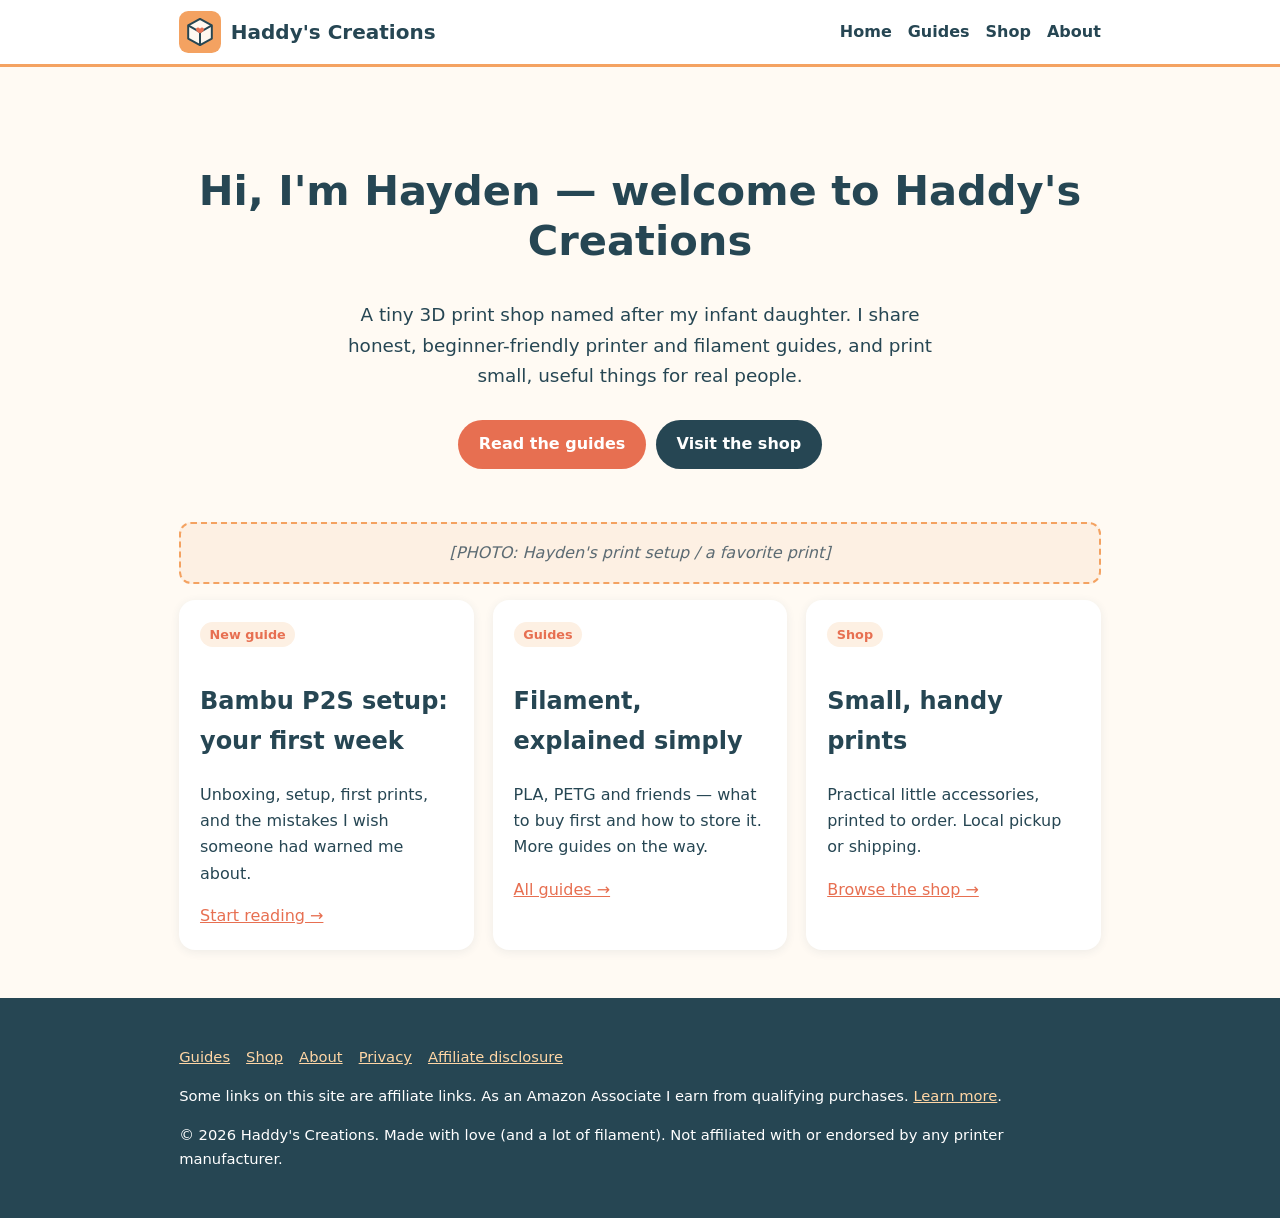
==== index.html @ d36b4661 "Initial site" ====
<!DOCTYPE html>
<html lang="en">
<head>
<meta charset="utf-8">
<meta name="viewport" content="width=device-width, initial-scale=1">
<title>Haddy's Creations | Beginner 3D Printing Guides & Handmade Prints</title>
<meta name="description" content="Friendly beginner guides for 3D printing and filament, plus small handmade 3D prints from Haddy's Creations.">
<link rel="icon" href="/assets/logo.svg" type="image/svg+xml">
<link rel="stylesheet" href="/assets/style.css">
<script src="/assets/main.js" defer></script>
</head>
<body>
<!-- SHARED HEADER: if you change this, change it on every page -->
<header class="site"><div class="wrap">
<a class="brand" href="/"><img src="/assets/logo.svg" alt="">Haddy's Creations</a>
<button class="menu-btn" aria-expanded="false" aria-label="Menu">☰ Menu</button>
<nav><ul><li><a href="/">Home</a></li><li><a href="/guides/">Guides</a></li><li><a href="/shop/">Shop</a></li><li><a href="/about/">About</a></li></ul></nav>
</div></header>
<main><div class="wrap">
<section class="hero">
<h1>Hi, I'm Hayden &mdash; welcome to Haddy's Creations</h1>
<p>A tiny 3D print shop named after my infant daughter. I share honest, beginner-friendly printer and filament guides, and print small, useful things for real people.</p>
<a class="btn" href="/guides/">Read the guides</a><a class="btn alt" href="/shop/">Visit the shop</a>
</section>
<div class="placeholder">[PHOTO: Hayden's print setup / a favorite print]</div>
<div class="grid">
<div class="card"><span class="tag">New guide</span><h2>Bambu P2S setup: your first week</h2><p>Unboxing, setup, first prints, and the mistakes I wish someone had warned me about.</p><a href="/guides/bambu-p2s-first-week/">Start reading &rarr;</a></div>
<div class="card"><span class="tag">Guides</span><h2>Filament, explained simply</h2><p>PLA, PETG and friends &mdash; what to buy first and how to store it. More guides on the way.</p><a href="/guides/">All guides &rarr;</a></div>
<div class="card"><span class="tag">Shop</span><h2>Small, handy prints</h2><p>Practical little accessories, printed to order. Local pickup or shipping.</p><a href="/shop/">Browse the shop &rarr;</a></div>
</div>
</div></main>
<!-- SHARED FOOTER -->
<footer class="site"><div class="wrap">
<ul><li><a href="/guides/">Guides</a></li><li><a href="/shop/">Shop</a></li><li><a href="/about/">About</a></li><li><a href="/privacy/">Privacy</a></li><li><a href="/disclosure/">Affiliate disclosure</a></li></ul>
<p>Some links on this site are affiliate links. As an Amazon Associate I earn from qualifying purchases. <a href="/disclosure/">Learn more</a>.</p>
<p>&copy; <span id="year">2026</span> Haddy's Creations. Made with love (and a lot of filament). Not affiliated with or endorsed by any printer manufacturer.</p>
</div></footer>
</body>
</html>
---- assets/style.css ----
:root{--bg:#fffaf3;--ink:#264653;--accent:#e76f51;--soft:#f4a261;--card:#fff;--muted:#5c6b73}
*{box-sizing:border-box}body{margin:0;font-family:system-ui,-apple-system,"Segoe UI",Roboto,sans-serif;background:var(--bg);color:var(--ink);line-height:1.65}
a{color:var(--accent)}img{max-width:100%}
.wrap{max-width:960px;margin:0 auto;padding:0 1.2rem}
header.site{background:#fff;border-bottom:3px solid var(--soft)}
header.site .wrap{display:flex;align-items:center;justify-content:space-between;flex-wrap:wrap;gap:.6rem;padding-top:.7rem;padding-bottom:.7rem}
.brand{display:flex;align-items:center;gap:.6rem;text-decoration:none;color:var(--ink);font-weight:800;font-size:1.25rem}.brand img{width:42px;height:42px}
nav ul{list-style:none;display:flex;gap:1rem;margin:0;padding:0;flex-wrap:wrap}nav a{text-decoration:none;color:var(--ink);font-weight:600}nav a:hover{color:var(--accent)}
.menu-btn{display:none;background:none;border:2px solid var(--ink);border-radius:8px;padding:.3rem .6rem;font-size:1rem;color:var(--ink)}
main{padding:2rem 0 3rem}h1{line-height:1.2;font-size:clamp(1.8rem,5vw,2.6rem)}h2{margin-top:2.2rem}
.hero{text-align:center;padding:2rem 0}.hero p{font-size:1.15rem;max-width:620px;margin:0 auto 1.5rem}
.btn{display:inline-block;background:var(--accent);color:#fff;padding:.7rem 1.3rem;border-radius:999px;text-decoration:none;font-weight:700;margin:.3rem}.btn.alt{background:var(--ink)}
.grid{display:grid;grid-template-columns:repeat(auto-fit,minmax(250px,1fr));gap:1.2rem}
.card{background:var(--card);border-radius:16px;padding:1.3rem;box-shadow:0 2px 10px rgba(38,70,83,.08)}
.placeholder{background:#fdf0e3;border:2px dashed var(--soft);border-radius:12px;padding:1rem;text-align:center;color:var(--muted);font-style:italic;margin:1rem 0}
.note{background:#eef6f5;border-left:4px solid var(--ink);padding:.8rem 1rem;border-radius:6px}
.tag{display:inline-block;background:#fdf0e3;color:var(--accent);font-size:.8rem;font-weight:700;padding:.1rem .6rem;border-radius:999px}
.price{font-size:1.3rem;font-weight:800}
article{max-width:720px}article li{margin:.3rem 0}.toc{background:#fff;border-radius:12px;padding:1rem 1.5rem}
footer.site{background:var(--ink);color:#fff;padding:2rem 0;font-size:.92rem}footer.site a{color:#ffd6a5}footer.site ul{list-style:none;padding:0;display:flex;gap:1rem;flex-wrap:wrap}
@media(max-width:640px){.menu-btn{display:block}nav{width:100%;display:none}nav.open{display:block}nav ul{flex-direction:column;gap:.5rem;padding:.5rem 0}}
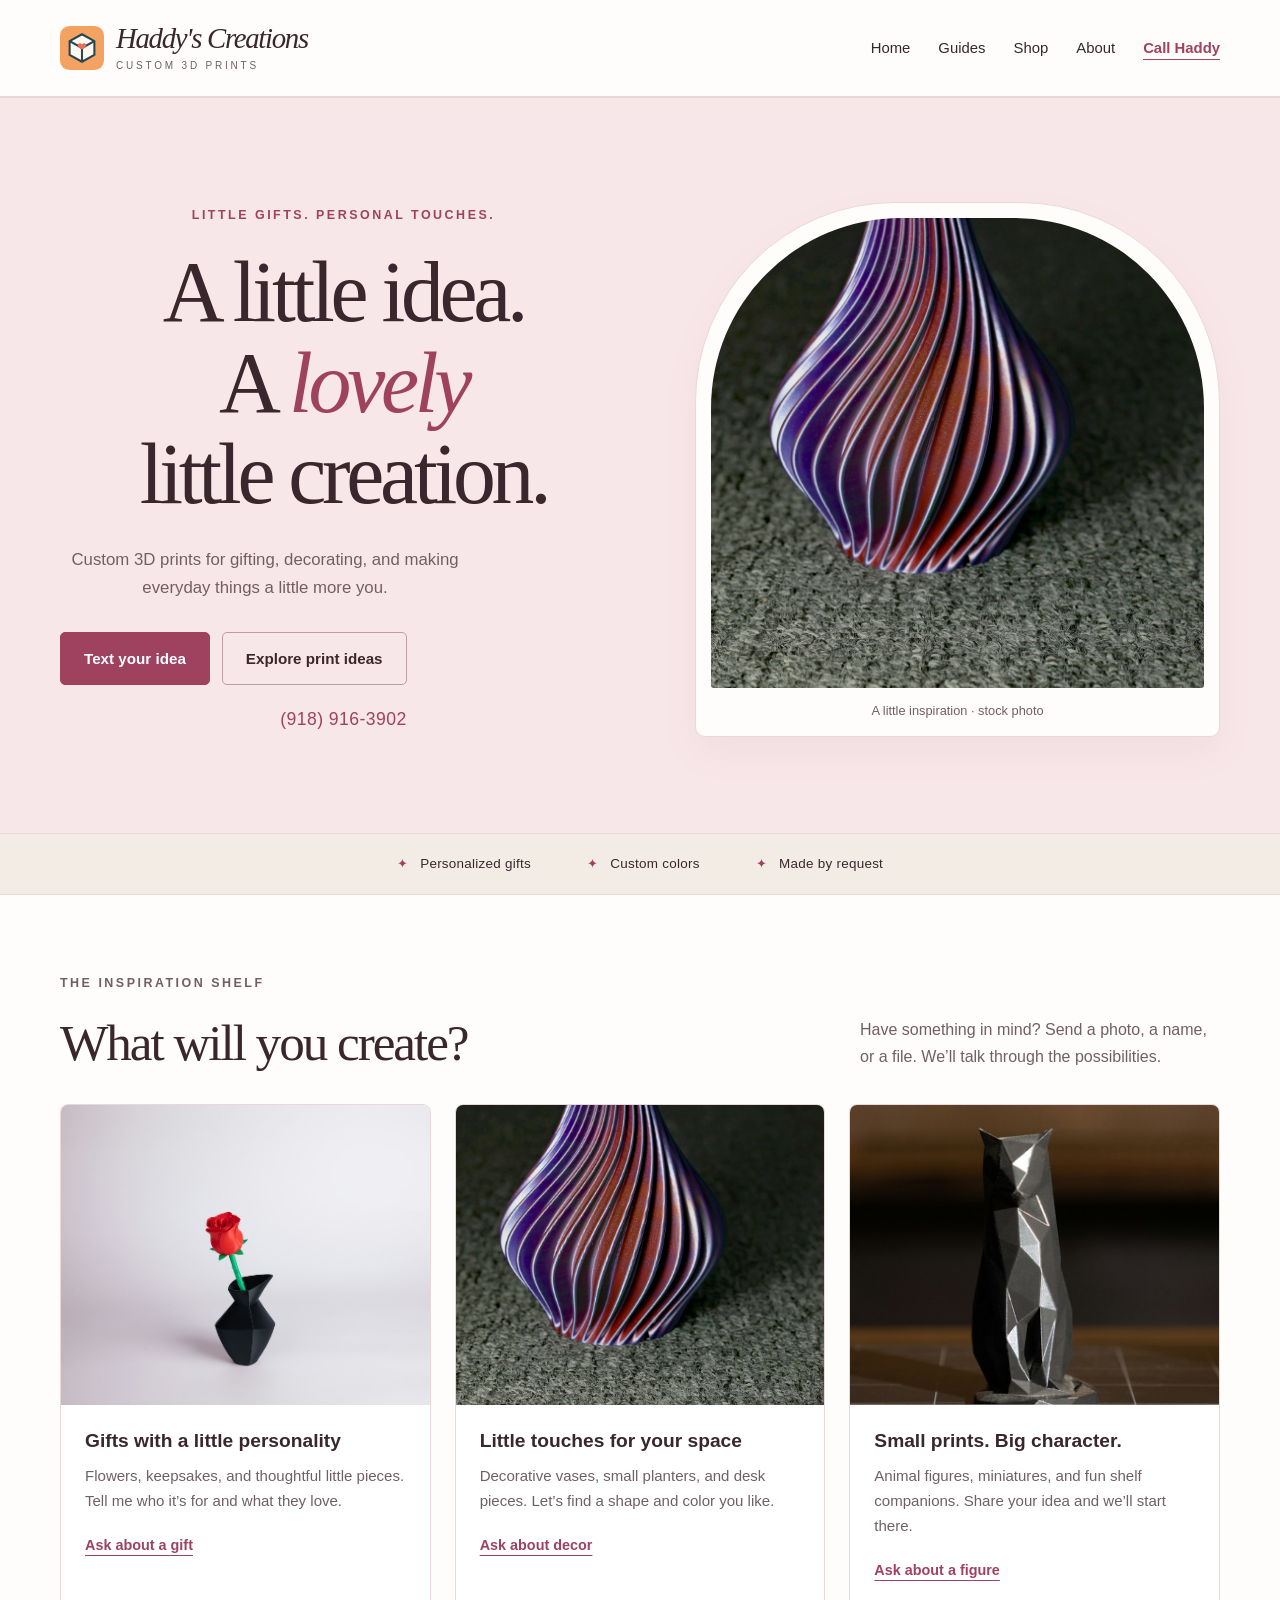
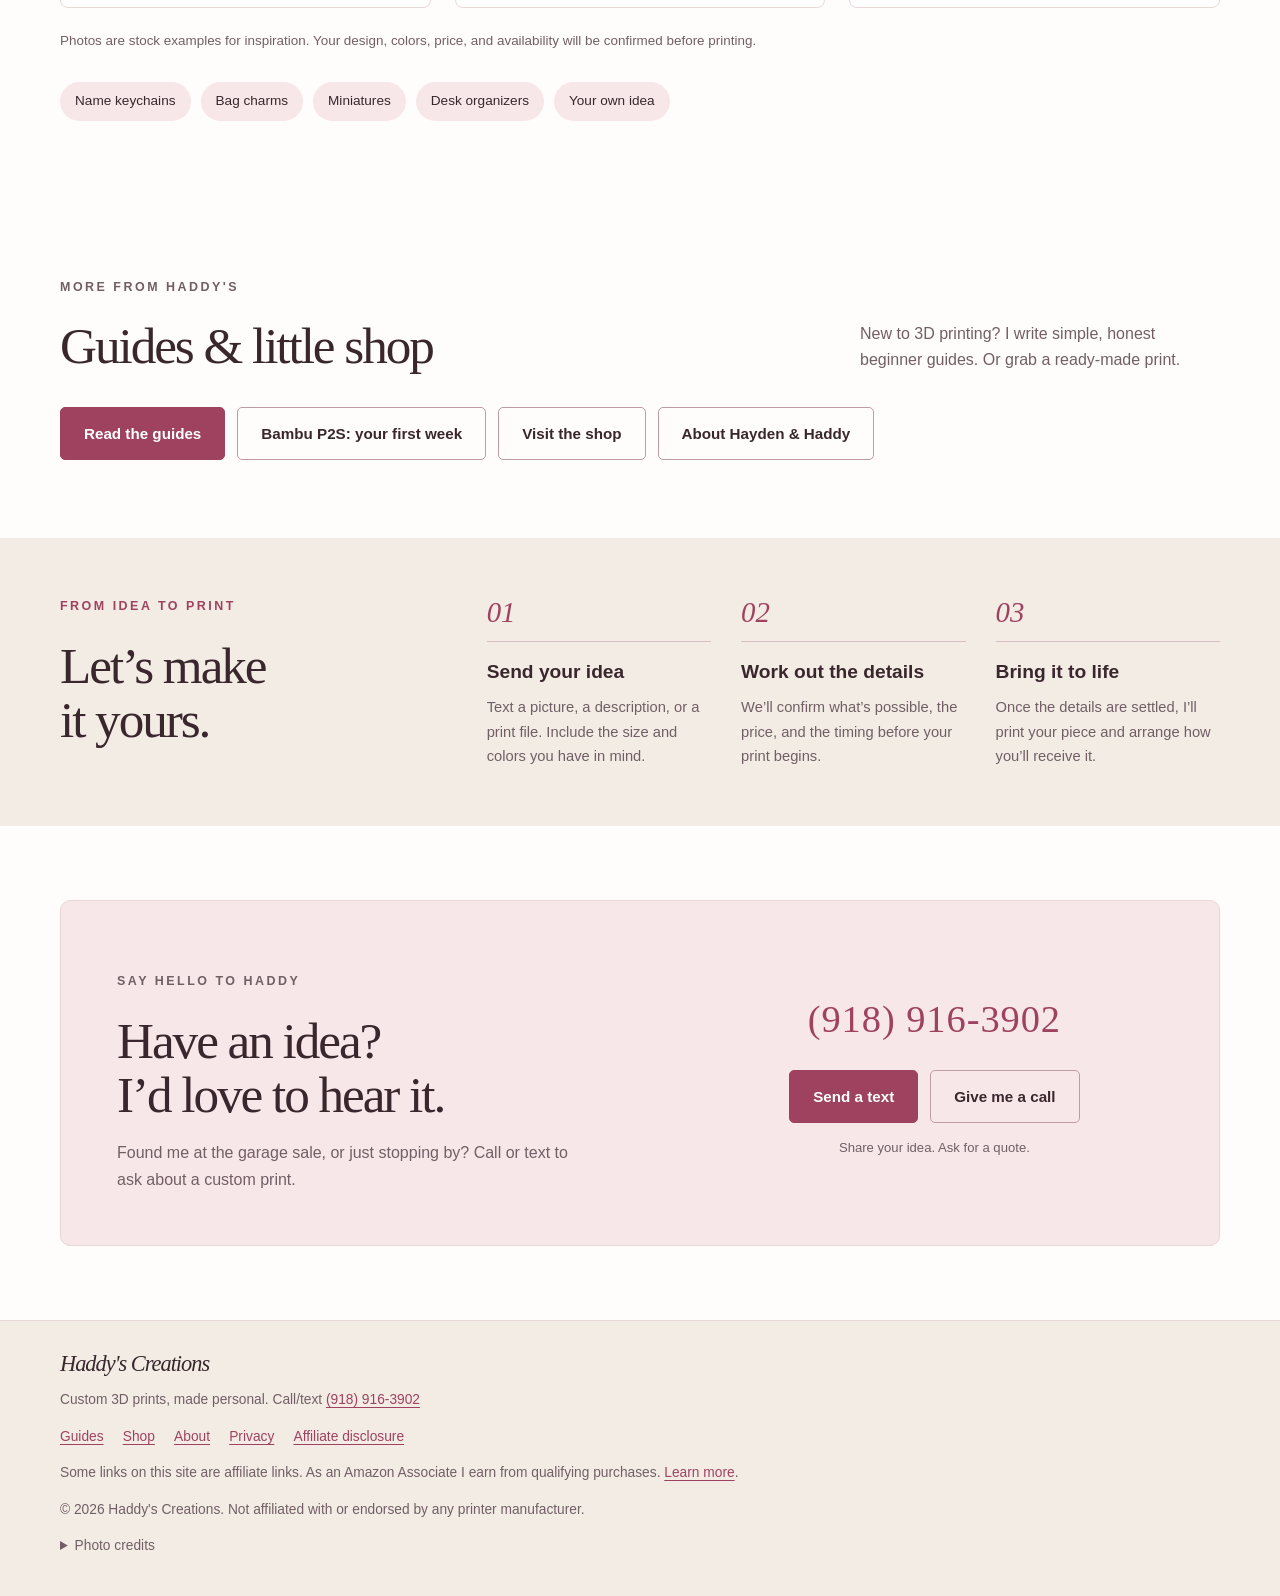
==== commit 0cdf4ead: "Merge Hayden's homepage design, relative links, remove CNAME until domain is bought" ====
--- a/index.html
+++ b/index.html
@@ -3,37 +3,41 @@
 <head>
 <meta charset="utf-8">
 <meta name="viewport" content="width=device-width, initial-scale=1">
-<title>Haddy's Creations | Beginner 3D Printing Guides & Handmade Prints</title>
-<meta name="description" content="Friendly beginner guides for 3D printing and filament, plus small handmade 3D prints from Haddy's Creations.">
-<link rel="icon" href="/assets/logo.svg" type="image/svg+xml">
-<link rel="stylesheet" href="/assets/style.css">
-<script src="/assets/main.js" defer></script>
+<title>Haddy's Creations | Custom 3D Prints &amp; Beginner Guides</title>
+<meta name="description" content="Haddy's Creations: custom 3D prints, personalized gifts, little decor pieces, and friendly beginner 3D printing guides. Call or text (918) 916-3902.">
+<meta name="theme-color" content="#f8e7e9">
+<link rel="icon" href="assets/logo.svg" type="image/svg+xml">
+<link rel="stylesheet" href="assets/style.css">
+<link rel="stylesheet" href="assets/home.css">
+<script src="assets/main.js" defer></script>
 </head>
 <body>
 <!-- SHARED HEADER: if you change this, change it on every page -->
+<a class="skip" href="#main">Skip to content</a>
 <header class="site"><div class="wrap">
-<a class="brand" href="/"><img src="/assets/logo.svg" alt="">Haddy's Creations</a>
+<a class="brand" href="./"><img src="assets/logo.svg" alt=""><span class="brand-text">Haddy's Creations<small>Custom 3D prints</small></span></a>
 <button class="menu-btn" aria-expanded="false" aria-label="Menu">☰ Menu</button>
-<nav><ul><li><a href="/">Home</a></li><li><a href="/guides/">Guides</a></li><li><a href="/shop/">Shop</a></li><li><a href="/about/">About</a></li></ul></nav>
+<nav aria-label="Main navigation"><ul><li><a href="./">Home</a></li><li><a href="guides/">Guides</a></li><li><a href="shop/">Shop</a></li><li><a href="about/">About</a></li><li><a class="nav-call" href="tel:+19189163902">Call Haddy</a></li></ul></nav>
 </div></header>
-<main><div class="wrap">
-<section class="hero">
-<h1>Hi, I'm Hayden &mdash; welcome to Haddy's Creations</h1>
-<p>A tiny 3D print shop named after my infant daughter. I share honest, beginner-friendly printer and filament guides, and print small, useful things for real people.</p>
-<a class="btn" href="/guides/">Read the guides</a><a class="btn alt" href="/shop/">Visit the shop</a>
-</section>
-<div class="placeholder">[PHOTO: Hayden's print setup / a favorite print]</div>
-<div class="grid">
-<div class="card"><span class="tag">New guide</span><h2>Bambu P2S setup: your first week</h2><p>Unboxing, setup, first prints, and the mistakes I wish someone had warned me about.</p><a href="/guides/bambu-p2s-first-week/">Start reading &rarr;</a></div>
-<div class="card"><span class="tag">Guides</span><h2>Filament, explained simply</h2><p>PLA, PETG and friends &mdash; what to buy first and how to store it. More guides on the way.</p><a href="/guides/">All guides &rarr;</a></div>
-<div class="card"><span class="tag">Shop</span><h2>Small, handy prints</h2><p>Practical little accessories, printed to order. Local pickup or shipping.</p><a href="/shop/">Browse the shop &rarr;</a></div>
-</div>
-</div></main>
+<main id="main" class="home">
+<section class="hero"><div class="wrap hero-grid"><div><p class="eyebrow">Little gifts. Personal touches.</p><h1>A little idea.<br>A <em>lovely</em><br>little creation.</h1><p class="intro">Custom 3D prints for gifting, decorating, and making everyday things a little more you.</p><div class="actions"><a class="button" href="sms:+19189163902">Text your idea</a><a class="button light" href="#prints">Explore print ideas</a></div><a class="phone" href="tel:+19189163902">(918) 916-3902</a></div><div class="hero-photo"><img src="assets/img/hero-vase.jpg" width="900" height="1100" alt="A purple 3D printed vase with sculpted, rippled sides"><span class="photo-note">A little inspiration · stock photo</span></div></div></section>
+<div class="strip"><div class="wrap"><span>Personalized gifts</span><span>Custom colors</span><span>Made by request</span></div></div>
+<section class="wrap gallery" id="prints"><div class="section-head"><div><p class="eyebrow">The inspiration shelf</p><h2>What will you create?</h2></div><p>Have something in mind? Send a photo, a name, or a file. We’ll talk through the possibilities.</p></div><div class="cards">
+<article class="card"><img src="assets/img/rose.jpg" loading="lazy" width="700" height="700" alt="A 3D printed red rose in a black geometric vase"><div class="card-body"><h3>Gifts with a little personality</h3><p>Flowers, keepsakes, and thoughtful little pieces. Tell me who it’s for and what they love.</p><a href="sms:+19189163902?body=Hi%20Haddy!%20I%27d%20like%20to%20ask%20about%20a%20custom%203D%20printed%20gift.">Ask about a gift</a></div></article>
+<article class="card"><img src="assets/img/hero-vase.jpg" loading="lazy" width="700" height="700" alt="Close view of a purple 3D printed decorative vase"><div class="card-body"><h3>Little touches for your space</h3><p>Decorative vases, small planters, and desk pieces. Let’s find a shape and color you like.</p><a href="sms:+19189163902?body=Hi%20Haddy!%20I%27d%20like%20to%20ask%20about%20a%203D%20printed%20decor%20piece.">Ask about decor</a></div></article>
+<article class="card"><img src="assets/img/cat.jpg" loading="lazy" width="700" height="700" alt="A black geometric cat figurine made with a 3D printer"><div class="card-body"><h3>Small prints. Big character.</h3><p>Animal figures, miniatures, and fun shelf companions. Share your idea and we’ll start there.</p><a href="sms:+19189163902?body=Hi%20Haddy!%20I%27d%20like%20to%20ask%20about%20a%203D%20printed%20figure.">Ask about a figure</a></div></article>
+</div><p class="gallery-note">Photos are stock examples for inspiration. Your design, colors, price, and availability will be confirmed before printing.</p><div class="ideas" aria-label="More custom print ideas"><span>Name keychains</span><span>Bag charms</span><span>Miniatures</span><span>Desk organizers</span><span>Your own idea</span></div></section>
+<section class="wrap gallery" id="more"><div class="section-head"><div><p class="eyebrow">More from Haddy's</p><h2>Guides &amp; little shop</h2></div><p>New to 3D printing? I write simple, honest beginner guides. Or grab a ready-made print.</p></div><div class="actions"><a class="button" href="guides/">Read the guides</a><a class="button light" href="guides/bambu-p2s-first-week/">Bambu P2S: your first week</a><a class="button light" href="shop/">Visit the shop</a><a class="button light" href="about/">About Hayden &amp; Haddy</a></div></section>
+<section class="how" id="how"><div class="wrap how-grid"><div><p class="eyebrow">From idea to print</p><h2>Let’s make<br>it yours.</h2></div><div class="steps"><div><div class="step-num">01</div><h3>Send your idea</h3><p>Text a picture, a description, or a print file. Include the size and colors you have in mind.</p></div><div><div class="step-num">02</div><h3>Work out the details</h3><p>We’ll confirm what’s possible, the price, and the timing before your print begins.</p></div><div><div class="step-num">03</div><h3>Bring it to life</h3><p>Once the details are settled, I’ll print your piece and arrange how you’ll receive it.</p></div></div></div></section>
+<section class="wrap contact" id="contact"><div class="contact-box"><div><p class="eyebrow">Say hello to Haddy</p><h2>Have an idea?<br>I’d love to hear it.</h2><p>Found me at the garage sale, or just stopping by? Call or text to ask about a custom print.</p></div><div class="contact-right"><a class="phone" href="tel:+19189163902">(918) 916-3902</a><div class="actions"><a class="button" href="sms:+19189163902">Send a text</a><a class="button light" href="tel:+19189163902">Give me a call</a></div><small>Share your idea. Ask for a quote.</small></div></div></section>
+</main>
 <!-- SHARED FOOTER -->
 <footer class="site"><div class="wrap">
-<ul><li><a href="/guides/">Guides</a></li><li><a href="/shop/">Shop</a></li><li><a href="/about/">About</a></li><li><a href="/privacy/">Privacy</a></li><li><a href="/disclosure/">Affiliate disclosure</a></li></ul>
-<p>Some links on this site are affiliate links. As an Amazon Associate I earn from qualifying purchases. <a href="/disclosure/">Learn more</a>.</p>
-<p>&copy; <span id="year">2026</span> Haddy's Creations. Made with love (and a lot of filament). Not affiliated with or endorsed by any printer manufacturer.</p>
+<div><a class="brand" href="./"><span class="brand-text">Haddy's Creations</span></a><p>Custom 3D prints, made personal. Call/text <a href="tel:+19189163902">(918) 916-3902</a></p></div>
+<ul><li><a href="guides/">Guides</a></li><li><a href="shop/">Shop</a></li><li><a href="about/">About</a></li><li><a href="privacy/">Privacy</a></li><li><a href="disclosure/">Affiliate disclosure</a></li></ul>
+<p>Some links on this site are affiliate links. As an Amazon Associate I earn from qualifying purchases. <a href="disclosure/">Learn more</a>.</p>
+<p>&copy; <span id="year">2026</span> Haddy's Creations. Not affiliated with or endorsed by any printer manufacturer.</p>
+<details><summary>Photo credits</summary><p>Stock inspiration photographs from Unsplash.</p><a href="https://unsplash.com/photos/a-purple-vase-sitting-on-top-of-a-gray-floor-C165O0AD8Ec" target="_blank" rel="noopener noreferrer">Vase · David Clode</a><a href="https://unsplash.com/photos/a-red-rose-sits-in-a-black-origami-vase-3gQTpHwu73E" target="_blank" rel="noopener noreferrer">Rose · Snapmaker</a><a href="https://unsplash.com/photos/a-black-and-silver-vase-sitting-on-top-of-a-tiled-floor-Jnf_DO5H6fE" target="_blank" rel="noopener noreferrer">Cat · Snapmaker</a></details>
 </div></footer>
 </body>
 </html>
--- a/assets/style.css
+++ b/assets/style.css
@@ -1,21 +1,29 @@
-:root{--bg:#fffaf3;--ink:#264653;--accent:#e76f51;--soft:#f4a261;--card:#fff;--muted:#5c6b73}
-*{box-sizing:border-box}body{margin:0;font-family:system-ui,-apple-system,"Segoe UI",Roboto,sans-serif;background:var(--bg);color:var(--ink);line-height:1.65}
-a{color:var(--accent)}img{max-width:100%}
-.wrap{max-width:960px;margin:0 auto;padding:0 1.2rem}
-header.site{background:#fff;border-bottom:3px solid var(--soft)}
-header.site .wrap{display:flex;align-items:center;justify-content:space-between;flex-wrap:wrap;gap:.6rem;padding-top:.7rem;padding-bottom:.7rem}
-.brand{display:flex;align-items:center;gap:.6rem;text-decoration:none;color:var(--ink);font-weight:800;font-size:1.25rem}.brand img{width:42px;height:42px}
-nav ul{list-style:none;display:flex;gap:1rem;margin:0;padding:0;flex-wrap:wrap}nav a{text-decoration:none;color:var(--ink);font-weight:600}nav a:hover{color:var(--accent)}
-.menu-btn{display:none;background:none;border:2px solid var(--ink);border-radius:8px;padding:.3rem .6rem;font-size:1rem;color:var(--ink)}
-main{padding:2rem 0 3rem}h1{line-height:1.2;font-size:clamp(1.8rem,5vw,2.6rem)}h2{margin-top:2.2rem}
-.hero{text-align:center;padding:2rem 0}.hero p{font-size:1.15rem;max-width:620px;margin:0 auto 1.5rem}
-.btn{display:inline-block;background:var(--accent);color:#fff;padding:.7rem 1.3rem;border-radius:999px;text-decoration:none;font-weight:700;margin:.3rem}.btn.alt{background:var(--ink)}
-.grid{display:grid;grid-template-columns:repeat(auto-fit,minmax(250px,1fr));gap:1.2rem}
-.card{background:var(--card);border-radius:16px;padding:1.3rem;box-shadow:0 2px 10px rgba(38,70,83,.08)}
-.placeholder{background:#fdf0e3;border:2px dashed var(--soft);border-radius:12px;padding:1rem;text-align:center;color:var(--muted);font-style:italic;margin:1rem 0}
-.note{background:#eef6f5;border-left:4px solid var(--ink);padding:.8rem 1rem;border-radius:6px}
-.tag{display:inline-block;background:#fdf0e3;color:var(--accent);font-size:.8rem;font-weight:700;padding:.1rem .6rem;border-radius:999px}
-.price{font-size:1.3rem;font-weight:800}
-article{max-width:720px}article li{margin:.3rem 0}.toc{background:#fff;border-radius:12px;padding:1rem 1.5rem}
-footer.site{background:var(--ink);color:#fff;padding:2rem 0;font-size:.92rem}footer.site a{color:#ffd6a5}footer.site ul{list-style:none;padding:0;display:flex;gap:1rem;flex-wrap:wrap}
-@media(max-width:640px){.menu-btn{display:block}nav{width:100%;display:none}nav.open{display:block}nav ul{flex-direction:column;gap:.5rem;padding:.5rem 0}}
+/* Shared style, matched to Hayden's homepage design (pink / rose / Georgia) */
+:root{--paper:#fffdfb;--pink:#f8e7e9;--rose:#9e4260;--ink:#39272d;--muted:#715f65;--line:#e8d8d8;--beige:#f3ece5;--bg:var(--paper);--accent:var(--rose);--soft:#be9ca6;--card:#fff}
+*{box-sizing:border-box}html{scroll-behavior:smooth}body{margin:0;background:var(--paper);color:var(--ink);font:16px/1.65 -apple-system,BlinkMacSystemFont,"Segoe UI",Roboto,sans-serif}
+a{color:var(--rose);text-underline-offset:3px}a:focus-visible,button:focus-visible{outline:3px solid var(--rose);outline-offset:4px}img{max-width:100%}
+.wrap{width:min(1160px,calc(100% - 48px));margin:0 auto}
+.skip{position:absolute;top:-70px;left:12px;background:#fff;padding:10px;z-index:9}.skip:focus{top:12px}
+header.site{background:var(--paper);border-bottom:1px solid var(--line)}
+header.site .wrap{display:flex;align-items:center;justify-content:space-between;flex-wrap:wrap;gap:12px;min-height:96px}
+.brand{display:flex;align-items:center;gap:12px;text-decoration:none;color:var(--ink)}.brand img{width:44px;height:44px}
+.brand-text{font:italic 1.8rem Georgia,serif;letter-spacing:-.045em;line-height:1}.brand-text small{display:block;font:10px/1.2 -apple-system,BlinkMacSystemFont,"Segoe UI",sans-serif;font-style:normal;text-transform:uppercase;letter-spacing:.28em;margin-top:8px;color:var(--muted)}
+nav ul{list-style:none;display:flex;align-items:center;gap:28px;margin:0;padding:0;flex-wrap:wrap}nav a{text-decoration:none;color:var(--ink);font-size:.93rem}nav a:hover{color:var(--rose)}
+.nav-call{border-bottom:1px solid var(--rose);padding-bottom:3px;color:var(--rose)!important;font-weight:600}
+.menu-btn{display:none;background:none;border:1px solid var(--soft);border-radius:5px;padding:.4rem .7rem;font-size:.95rem;color:var(--ink)}
+main{padding:2.5rem 0 3.5rem}main.home{padding:0}
+main:not(.home) h1,main:not(.home) h2{font-family:Georgia,"Times New Roman",serif;font-weight:400;letter-spacing:-.03em;line-height:1.15}
+main:not(.home) h1{font-size:clamp(2.2rem,5vw,3.4rem)}main:not(.home) h2{font-size:clamp(1.6rem,3vw,2.1rem);margin-top:2.4rem}
+.hero{text-align:center;padding:2rem 0}.hero p{font-size:1.1rem;max-width:620px;margin:0 auto 1.5rem;color:var(--muted)}
+.btn{display:inline-flex;align-items:center;justify-content:center;background:var(--rose);color:#fff;padding:12px 22px;border-radius:5px;border:1px solid var(--rose);text-decoration:none;font-weight:600;margin:.3rem;min-height:46px}.btn:hover{background:#7e304b}.btn.alt{background:transparent;color:var(--ink);border-color:var(--soft)}
+.grid{display:grid;grid-template-columns:repeat(auto-fit,minmax(250px,1fr));gap:24px}
+.card{background:#fff;border:1px solid var(--line);border-radius:8px;padding:24px}.card h2{margin-top:.6rem!important}
+.placeholder{background:var(--pink);border:2px dashed var(--soft);border-radius:8px;padding:1rem;text-align:center;color:var(--muted);font-style:italic;margin:1rem 0}
+.note{background:var(--beige);border-left:3px solid var(--rose);padding:.9rem 1.1rem;border-radius:5px}
+.tag{display:inline-block;background:var(--pink);color:var(--rose);font-size:.75rem;font-weight:600;text-transform:uppercase;letter-spacing:.12em;padding:.2rem .7rem;border-radius:100px}
+.price{font-size:1.3rem;font-weight:700}
+article{max-width:720px}article li{margin:.35rem 0}.toc{background:var(--beige);border-radius:8px;padding:1rem 1.5rem}
+footer.site{border-top:1px solid var(--line);background:var(--beige);padding:2rem 0 2.4rem;font-size:.86rem;color:var(--muted)}
+footer.site .brand-text{font-size:1.4rem}footer.site ul{list-style:none;padding:0;display:flex;gap:1.2rem;flex-wrap:wrap}footer.site details a{display:inline-block;margin:6px 8px 0 0}footer.site summary{cursor:pointer}
+@media(max-width:700px){.menu-btn{display:block}nav{width:100%;display:none}nav.open{display:block}nav ul{flex-direction:column;align-items:flex-start;gap:.6rem;padding:.4rem 0 1rem}.brand-text{font-size:1.5rem}header.site .wrap{min-height:80px}}
+@media(prefers-reduced-motion:reduce){html{scroll-behavior:auto}}
--- a/assets/home.css
+++ b/assets/home.css
@@ -0,0 +1,6 @@
+/* Hayden's homepage design (from ChatGPT build), scoped to .home */
+.home h1,.home h2,.home h3,.home p{margin:0}.home h1,.home h2{font-family:Georgia,"Times New Roman",serif;font-weight:400;line-height:1.06}.home h1{font-size:clamp(3.4rem,6.7vw,6.1rem);letter-spacing:-.05em}.home h2{font-size:clamp(2.4rem,4vw,3.9rem);letter-spacing:-.04em}.home h3{font-size:1.2rem;line-height:1.3;font-weight:600}.home .hero{background:var(--pink);border-top:1px solid var(--line);border-bottom:1px solid var(--line);overflow:hidden}.home .hero-grid{display:grid;grid-template-columns:1.08fr 1fr;gap:68px;align-items:center;padding:72px 0 64px}.home .eyebrow{font-size:.78rem;text-transform:uppercase;letter-spacing:.2em;font-weight:600;margin-bottom:22px;color:var(--rose)}.home h1 em{color:var(--rose);font-weight:400}.home .intro{margin-top:26px;max-width:410px;font-size:1.05rem;color:var(--muted)}.home .actions{display:flex;flex-wrap:wrap;gap:12px;margin-top:30px}.home .button{display:inline-flex;align-items:center;justify-content:center;text-decoration:none;padding:13px 23px;border-radius:5px;background:var(--rose);color:white;font-weight:600;font-size:.95rem;border:1px solid var(--rose);min-height:50px;transition:background .15s,transform .15s}.home .button:hover{background:#7e304b;transform:translateY(-1px)}.home .button.light{background:transparent;color:var(--ink);border-color:#be9ca6}.home .button.light:hover{background:#fff6f6}.home .phone{display:inline-block;margin-top:20px;font-size:1.1rem;text-decoration:none;letter-spacing:.025em}.home .hero-photo{position:relative;padding:15px;background:var(--paper);border:1px solid #ead8d8;border-radius:200px 200px 10px 10px;box-shadow:0 16px 36px #7f4c5810}.home .hero-photo img{display:block;width:100%;height:470px;object-fit:cover;border-radius:190px 190px 3px 3px}.home .photo-note{display:block;text-align:center;font-size:.8rem;color:var(--muted);padding:12px 0 0}.home .strip{padding:19px 0;background:var(--beige);border-bottom:1px solid var(--line)}.home .strip .wrap{display:flex;justify-content:center;gap:56px;font-size:.84rem;letter-spacing:.02em}.home .strip span:before{content:'✦';color:var(--rose);margin-right:12px}.home .gallery{padding:78px 0}.home .section-head{display:flex;justify-content:space-between;align-items:end;gap:40px;margin-bottom:34px}.home .section-head p{max-width:360px;color:var(--muted)}.home .cards{display:grid;grid-template-columns:repeat(3,1fr);gap:24px}.home .card{border:1px solid var(--line);border-radius:8px;overflow:hidden;background:#fff}.home .card img{width:100%;height:300px;object-fit:cover;display:block;background:var(--beige)}.home .card-body{padding:24px}.home .card p{margin:10px 0 18px;color:var(--muted);font-size:.94rem}.home .card a{color:var(--rose);font-weight:600;text-underline-offset:5px;font-size:.9rem}.home .gallery-note{font-size:.84rem;color:var(--muted);margin-top:22px}.home .ideas{margin-top:30px;display:flex;gap:10px;flex-wrap:wrap}.home .ideas span{padding:8px 15px;background:var(--pink);border-radius:100px;font-size:.85rem}.home .how{background:var(--beige);padding:58px 0}.home .how-grid{display:grid;grid-template-columns:.9fr 1.8fr;gap:60px;align-items:start}.home .steps{display:grid;grid-template-columns:repeat(3,1fr);gap:30px}.home .step-num{font:italic 1.8rem Georgia,serif;color:var(--rose);border-bottom:1px solid #d7bfc4;padding-bottom:12px;margin-bottom:18px}.home .steps p{margin-top:10px;font-size:.92rem;color:var(--muted)}.home .contact{padding:74px 0}.home .contact-box{background:var(--pink);border:1px solid var(--line);border-radius:10px;padding:52px 56px;display:grid;grid-template-columns:1.2fr 1fr;align-items:center;gap:40px}.home .contact-box p{color:var(--muted);margin-top:18px;max-width:470px}.home .contact-right{text-align:center}.home .contact-right .phone{font-family:Georgia,serif;font-size:clamp(1.7rem,3vw,2.4rem);margin:0;white-space:nowrap}.home .contact-right .actions{justify-content:center;margin-top:18px}.home .contact-right small{display:block;margin-top:14px;color:var(--muted);font-size:.82rem}
+@media(max-width:850px){.home .hero-grid{gap:35px;padding:48px 0}.home .hero-photo img{height:390px}.home .cards{gap:16px}.home .card img{height:240px}.home .card-body{padding:18px}.home .how-grid{grid-template-columns:1fr;gap:30px}.home .contact-box{padding:38px 30px;gap:24px}.home .strip .wrap{gap:20px}.home .section-head{gap:24px}}
+@media(max-width:600px){.home .hero-grid{grid-template-columns:1fr;gap:32px;padding:42px 0 32px}.home h1{font-size:3.5rem;max-width:400px}.home .eyebrow{font-size:.73rem;margin-bottom:17px}.home .intro{margin-top:19px}.home .hero-photo{max-width:390px;width:100%;margin:0 auto;border-radius:150px 150px 8px 8px;padding:11px}.home .hero-photo img{height:330px;border-radius:140px 140px 3px 3px}.home .strip .wrap{gap:10px;justify-content:space-between;font-size:.72rem}.home .strip span:before{margin-right:5px}.home .gallery{padding:48px 0}.home .section-head{display:block}.home .section-head p{margin-top:18px}.home .cards{grid-template-columns:1fr;gap:22px}.home .card img{height:310px}.home .card-body{padding:22px}.home .ideas{gap:8px}.home .how{padding:42px 0}.home .steps{grid-template-columns:1fr;gap:25px}.home .step-num{padding-bottom:7px;margin-bottom:12px}.home .contact{padding:42px 0}.home .contact-box{grid-template-columns:1fr;padding:30px 24px;gap:28px}.home .contact-right{text-align:left}.home .contact-right .actions{justify-content:start}.home .contact-right .phone{font-size:1.9rem}}
+@media(prefers-reduced-motion:reduce){.home .button{transition:none}}
+.home .card{padding:0;box-shadow:none}
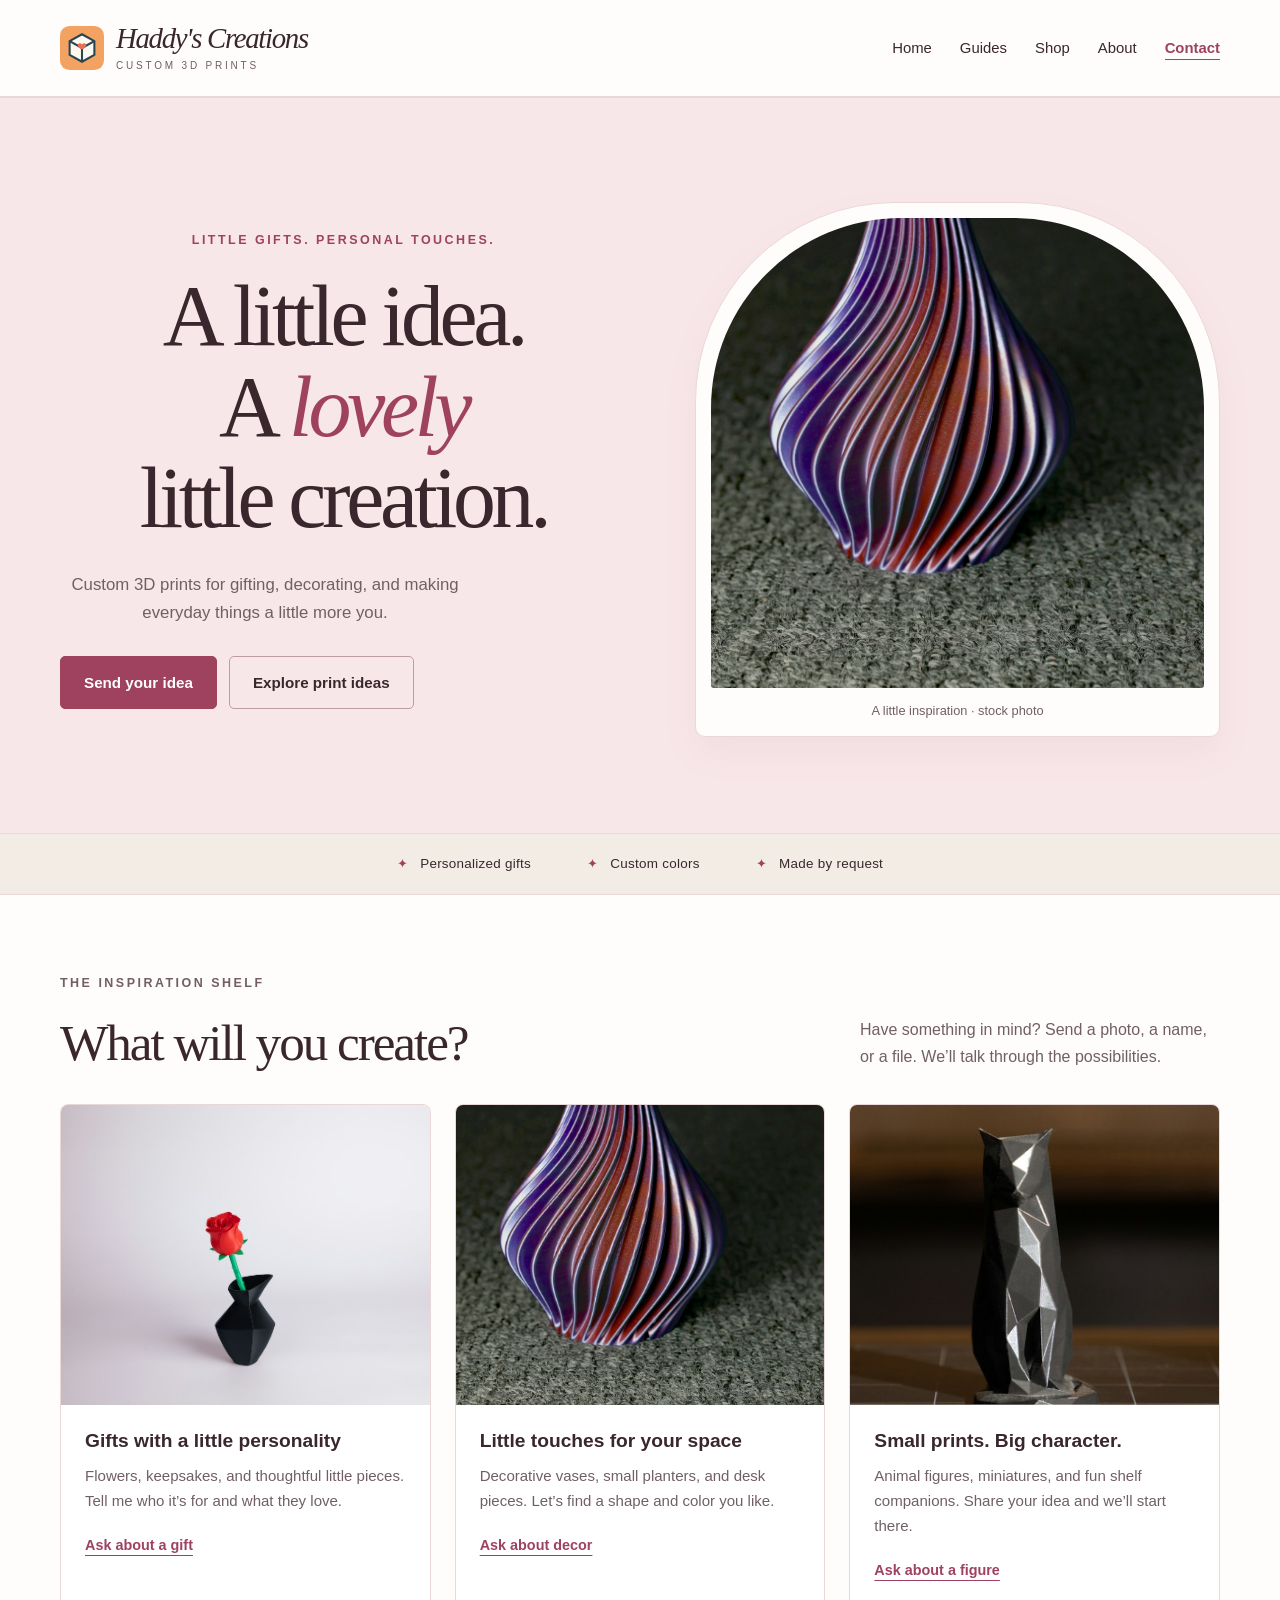
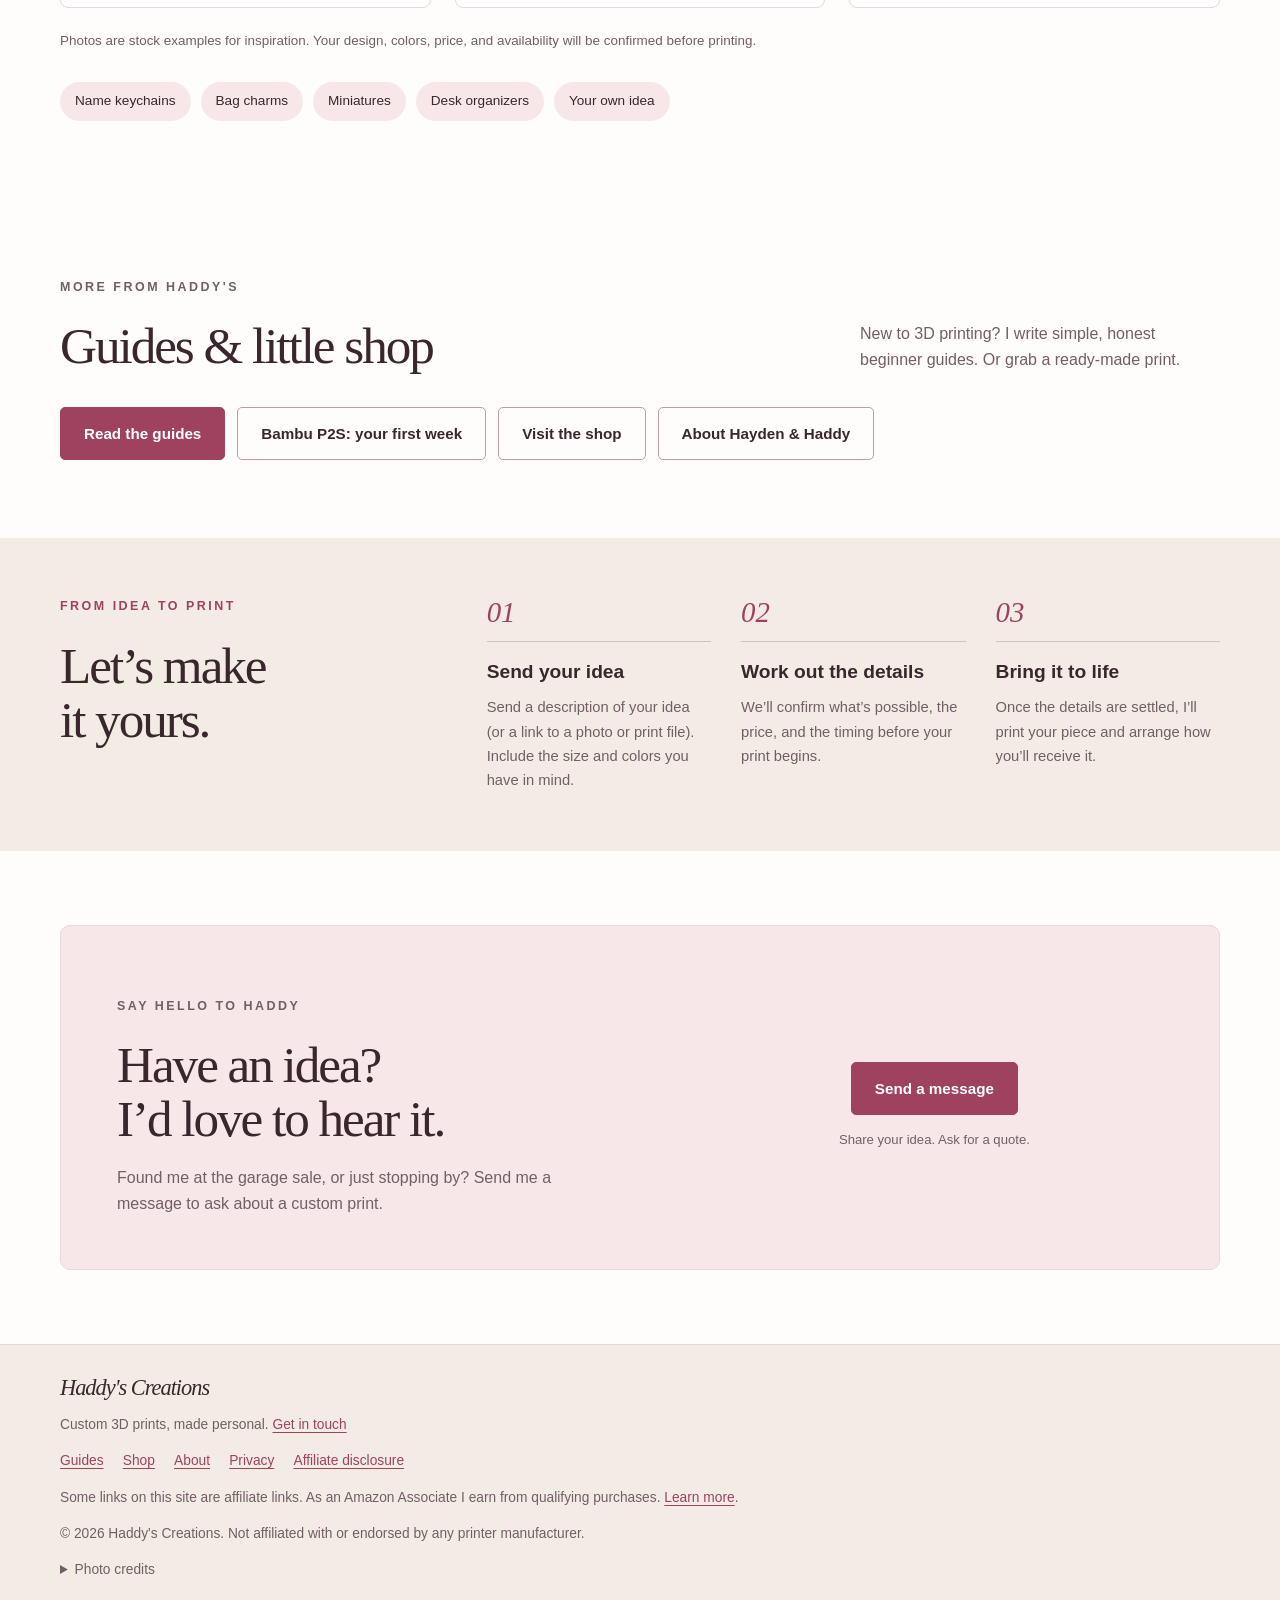
==== commit 3ff02ff0: "Replace phone number with FormSubmit contact form; add contact and thank-you pages" ====
--- a/index.html
+++ b/index.html
@@ -4,7 +4,7 @@
 <meta charset="utf-8">
 <meta name="viewport" content="width=device-width, initial-scale=1">
 <title>Haddy's Creations | Custom 3D Prints &amp; Beginner Guides</title>
-<meta name="description" content="Haddy's Creations: custom 3D prints, personalized gifts, little decor pieces, and friendly beginner 3D printing guides. Call or text (918) 916-3902.">
+<meta name="description" content="Haddy's Creations: custom 3D prints, personalized gifts, little decor pieces, and friendly beginner 3D printing guides. Send a message to talk about your idea.">
 <meta name="theme-color" content="#f8e7e9">
 <link rel="icon" href="assets/logo.svg" type="image/svg+xml">
 <link rel="stylesheet" href="assets/style.css">
@@ -17,23 +17,23 @@
 <header class="site"><div class="wrap">
 <a class="brand" href="./"><img src="assets/logo.svg" alt=""><span class="brand-text">Haddy's Creations<small>Custom 3D prints</small></span></a>
 <button class="menu-btn" aria-expanded="false" aria-label="Menu">☰ Menu</button>
-<nav aria-label="Main navigation"><ul><li><a href="./">Home</a></li><li><a href="guides/">Guides</a></li><li><a href="shop/">Shop</a></li><li><a href="about/">About</a></li><li><a class="nav-call" href="tel:+19189163902">Call Haddy</a></li></ul></nav>
+<nav aria-label="Main navigation"><ul><li><a href="./">Home</a></li><li><a href="guides/">Guides</a></li><li><a href="shop/">Shop</a></li><li><a href="about/">About</a></li><li><a class="nav-call" href="contact/">Contact</a></li></ul></nav>
 </div></header>
 <main id="main" class="home">
-<section class="hero"><div class="wrap hero-grid"><div><p class="eyebrow">Little gifts. Personal touches.</p><h1>A little idea.<br>A <em>lovely</em><br>little creation.</h1><p class="intro">Custom 3D prints for gifting, decorating, and making everyday things a little more you.</p><div class="actions"><a class="button" href="sms:+19189163902">Text your idea</a><a class="button light" href="#prints">Explore print ideas</a></div><a class="phone" href="tel:+19189163902">(918) 916-3902</a></div><div class="hero-photo"><img src="assets/img/hero-vase.jpg" width="900" height="1100" alt="A purple 3D printed vase with sculpted, rippled sides"><span class="photo-note">A little inspiration · stock photo</span></div></div></section>
+<section class="hero"><div class="wrap hero-grid"><div><p class="eyebrow">Little gifts. Personal touches.</p><h1>A little idea.<br>A <em>lovely</em><br>little creation.</h1><p class="intro">Custom 3D prints for gifting, decorating, and making everyday things a little more you.</p><div class="actions"><a class="button" href="contact/">Send your idea</a><a class="button light" href="#prints">Explore print ideas</a></div></div><div class="hero-photo"><img src="assets/img/hero-vase.jpg" width="900" height="1100" alt="A purple 3D printed vase with sculpted, rippled sides"><span class="photo-note">A little inspiration · stock photo</span></div></div></section>
 <div class="strip"><div class="wrap"><span>Personalized gifts</span><span>Custom colors</span><span>Made by request</span></div></div>
 <section class="wrap gallery" id="prints"><div class="section-head"><div><p class="eyebrow">The inspiration shelf</p><h2>What will you create?</h2></div><p>Have something in mind? Send a photo, a name, or a file. We’ll talk through the possibilities.</p></div><div class="cards">
-<article class="card"><img src="assets/img/rose.jpg" loading="lazy" width="700" height="700" alt="A 3D printed red rose in a black geometric vase"><div class="card-body"><h3>Gifts with a little personality</h3><p>Flowers, keepsakes, and thoughtful little pieces. Tell me who it’s for and what they love.</p><a href="sms:+19189163902?body=Hi%20Haddy!%20I%27d%20like%20to%20ask%20about%20a%20custom%203D%20printed%20gift.">Ask about a gift</a></div></article>
-<article class="card"><img src="assets/img/hero-vase.jpg" loading="lazy" width="700" height="700" alt="Close view of a purple 3D printed decorative vase"><div class="card-body"><h3>Little touches for your space</h3><p>Decorative vases, small planters, and desk pieces. Let’s find a shape and color you like.</p><a href="sms:+19189163902?body=Hi%20Haddy!%20I%27d%20like%20to%20ask%20about%20a%203D%20printed%20decor%20piece.">Ask about decor</a></div></article>
-<article class="card"><img src="assets/img/cat.jpg" loading="lazy" width="700" height="700" alt="A black geometric cat figurine made with a 3D printer"><div class="card-body"><h3>Small prints. Big character.</h3><p>Animal figures, miniatures, and fun shelf companions. Share your idea and we’ll start there.</p><a href="sms:+19189163902?body=Hi%20Haddy!%20I%27d%20like%20to%20ask%20about%20a%203D%20printed%20figure.">Ask about a figure</a></div></article>
+<article class="card"><img src="assets/img/rose.jpg" loading="lazy" width="700" height="700" alt="A 3D printed red rose in a black geometric vase"><div class="card-body"><h3>Gifts with a little personality</h3><p>Flowers, keepsakes, and thoughtful little pieces. Tell me who it’s for and what they love.</p><a href="contact/">Ask about a gift</a></div></article>
+<article class="card"><img src="assets/img/hero-vase.jpg" loading="lazy" width="700" height="700" alt="Close view of a purple 3D printed decorative vase"><div class="card-body"><h3>Little touches for your space</h3><p>Decorative vases, small planters, and desk pieces. Let’s find a shape and color you like.</p><a href="contact/">Ask about decor</a></div></article>
+<article class="card"><img src="assets/img/cat.jpg" loading="lazy" width="700" height="700" alt="A black geometric cat figurine made with a 3D printer"><div class="card-body"><h3>Small prints. Big character.</h3><p>Animal figures, miniatures, and fun shelf companions. Share your idea and we’ll start there.</p><a href="contact/">Ask about a figure</a></div></article>
 </div><p class="gallery-note">Photos are stock examples for inspiration. Your design, colors, price, and availability will be confirmed before printing.</p><div class="ideas" aria-label="More custom print ideas"><span>Name keychains</span><span>Bag charms</span><span>Miniatures</span><span>Desk organizers</span><span>Your own idea</span></div></section>
 <section class="wrap gallery" id="more"><div class="section-head"><div><p class="eyebrow">More from Haddy's</p><h2>Guides &amp; little shop</h2></div><p>New to 3D printing? I write simple, honest beginner guides. Or grab a ready-made print.</p></div><div class="actions"><a class="button" href="guides/">Read the guides</a><a class="button light" href="guides/bambu-p2s-first-week/">Bambu P2S: your first week</a><a class="button light" href="shop/">Visit the shop</a><a class="button light" href="about/">About Hayden &amp; Haddy</a></div></section>
-<section class="how" id="how"><div class="wrap how-grid"><div><p class="eyebrow">From idea to print</p><h2>Let’s make<br>it yours.</h2></div><div class="steps"><div><div class="step-num">01</div><h3>Send your idea</h3><p>Text a picture, a description, or a print file. Include the size and colors you have in mind.</p></div><div><div class="step-num">02</div><h3>Work out the details</h3><p>We’ll confirm what’s possible, the price, and the timing before your print begins.</p></div><div><div class="step-num">03</div><h3>Bring it to life</h3><p>Once the details are settled, I’ll print your piece and arrange how you’ll receive it.</p></div></div></div></section>
-<section class="wrap contact" id="contact"><div class="contact-box"><div><p class="eyebrow">Say hello to Haddy</p><h2>Have an idea?<br>I’d love to hear it.</h2><p>Found me at the garage sale, or just stopping by? Call or text to ask about a custom print.</p></div><div class="contact-right"><a class="phone" href="tel:+19189163902">(918) 916-3902</a><div class="actions"><a class="button" href="sms:+19189163902">Send a text</a><a class="button light" href="tel:+19189163902">Give me a call</a></div><small>Share your idea. Ask for a quote.</small></div></div></section>
+<section class="how" id="how"><div class="wrap how-grid"><div><p class="eyebrow">From idea to print</p><h2>Let’s make<br>it yours.</h2></div><div class="steps"><div><div class="step-num">01</div><h3>Send your idea</h3><p>Send a description of your idea (or a link to a photo or print file). Include the size and colors you have in mind.</p></div><div><div class="step-num">02</div><h3>Work out the details</h3><p>We’ll confirm what’s possible, the price, and the timing before your print begins.</p></div><div><div class="step-num">03</div><h3>Bring it to life</h3><p>Once the details are settled, I’ll print your piece and arrange how you’ll receive it.</p></div></div></div></section>
+<section class="wrap contact" id="contact"><div class="contact-box"><div><p class="eyebrow">Say hello to Haddy</p><h2>Have an idea?<br>I’d love to hear it.</h2><p>Found me at the garage sale, or just stopping by? Send me a message to ask about a custom print.</p></div><div class="contact-right"><div class="actions"><a class="button" href="contact/">Send a message</a></div><small>Share your idea. Ask for a quote.</small></div></div></section>
 </main>
 <!-- SHARED FOOTER -->
 <footer class="site"><div class="wrap">
-<div><a class="brand" href="./"><span class="brand-text">Haddy's Creations</span></a><p>Custom 3D prints, made personal. Call/text <a href="tel:+19189163902">(918) 916-3902</a></p></div>
+<div><a class="brand" href="./"><span class="brand-text">Haddy's Creations</span></a><p>Custom 3D prints, made personal. <a href="contact/">Get in touch</a></p></div>
 <ul><li><a href="guides/">Guides</a></li><li><a href="shop/">Shop</a></li><li><a href="about/">About</a></li><li><a href="privacy/">Privacy</a></li><li><a href="disclosure/">Affiliate disclosure</a></li></ul>
 <p>Some links on this site are affiliate links. As an Amazon Associate I earn from qualifying purchases. <a href="disclosure/">Learn more</a>.</p>
 <p>&copy; <span id="year">2026</span> Haddy's Creations. Not affiliated with or endorsed by any printer manufacturer.</p>
--- a/assets/style.css
+++ b/assets/style.css
@@ -27,3 +27,6 @@
 footer.site .brand-text{font-size:1.4rem}footer.site ul{list-style:none;padding:0;display:flex;gap:1.2rem;flex-wrap:wrap}footer.site details a{display:inline-block;margin:6px 8px 0 0}footer.site summary{cursor:pointer}
 @media(max-width:700px){.menu-btn{display:block}nav{width:100%;display:none}nav.open{display:block}nav ul{flex-direction:column;align-items:flex-start;gap:.6rem;padding:.4rem 0 1rem}.brand-text{font-size:1.5rem}header.site .wrap{min-height:80px}}
 @media(prefers-reduced-motion:reduce){html{scroll-behavior:auto}}
+.contact-form{max-width:560px;display:grid;gap:1rem;margin-top:1.5rem}.contact-form label{display:grid;gap:.35rem;font-weight:600}
+.contact-form input,.contact-form select,.contact-form textarea{font:inherit;padding:.7rem .8rem;border:1px solid var(--soft);border-radius:5px;background:#fff;color:var(--ink)}
+.contact-form input:focus,.contact-form select:focus,.contact-form textarea:focus{outline:2px solid var(--rose);border-color:var(--rose)}.contact-form .btn{justify-self:start;margin:0;cursor:pointer;font:inherit;font-weight:600}
